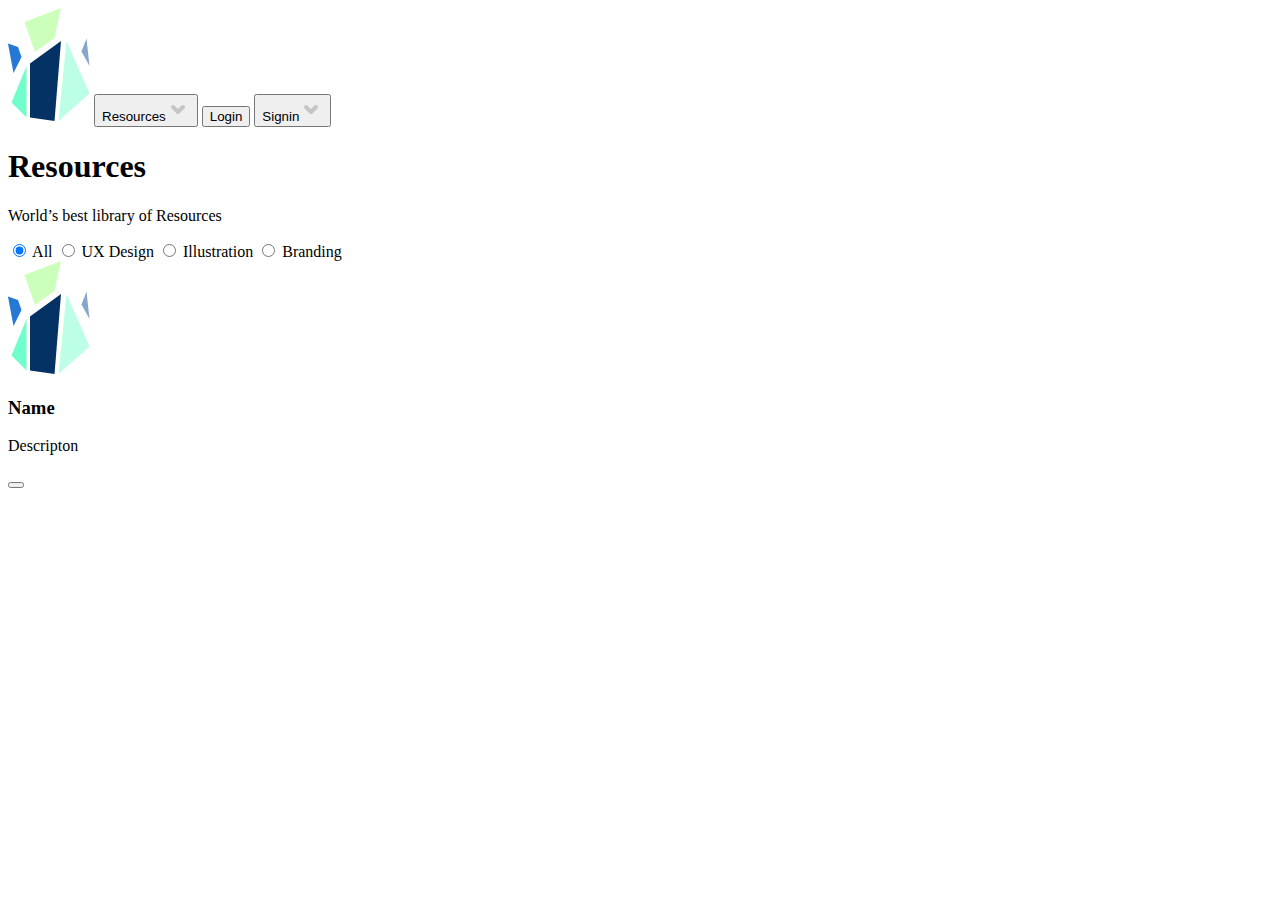
==== templates/resources.html @ 638bbd9b "sf" ====
<!DOCTYPE html>
<html lang="en">
  <head>
    <meta charset="UTF-8" />
    <meta name="viewport" content="width=device-width, initial-scale=1.0" />
    <title>Document</title>
  </head>
  <body>
    <nav>
      <img src="Assets/Logo.svg" class="logo" />
      <button class="text_buttons">
        Resources<img src="Assets/chevron-small-down.svg" />
      </button>
      <button class="Outline_buttons">Login</button>
      <button class="filled_buttons">
        Signin<img src="Assets/chevron-small-down.svg" />
      </button>
    </nav>

    <main>
      <div class="title">
        <h1>Resources</h1>
        <p>World’s best library of Resources</p>
      </div>

      <div class="radio-tags">
        <label class="tag">
          <input type="radio" name="design" value="UI" checked />
          All
        </label>
        <label class="tag">
          <input type="radio" name="design" value="UX" />
          UX Design
        </label>
        <label class="tag">
          <input type="radio" name="design" value="Illustration" />
          Illustration
        </label>
        <label class="tag">
          <input type="radio" name="design" value="Branding" />
          Branding
        </label>
      </div>
    </main>

    <main>
        <div>
            <img src="Assets/Logo.svg" alt="">
            <h3>Name</h3>
            <p>Descripton</p>
            <button></button>
        </div>
    </main>
  </body>
</html>
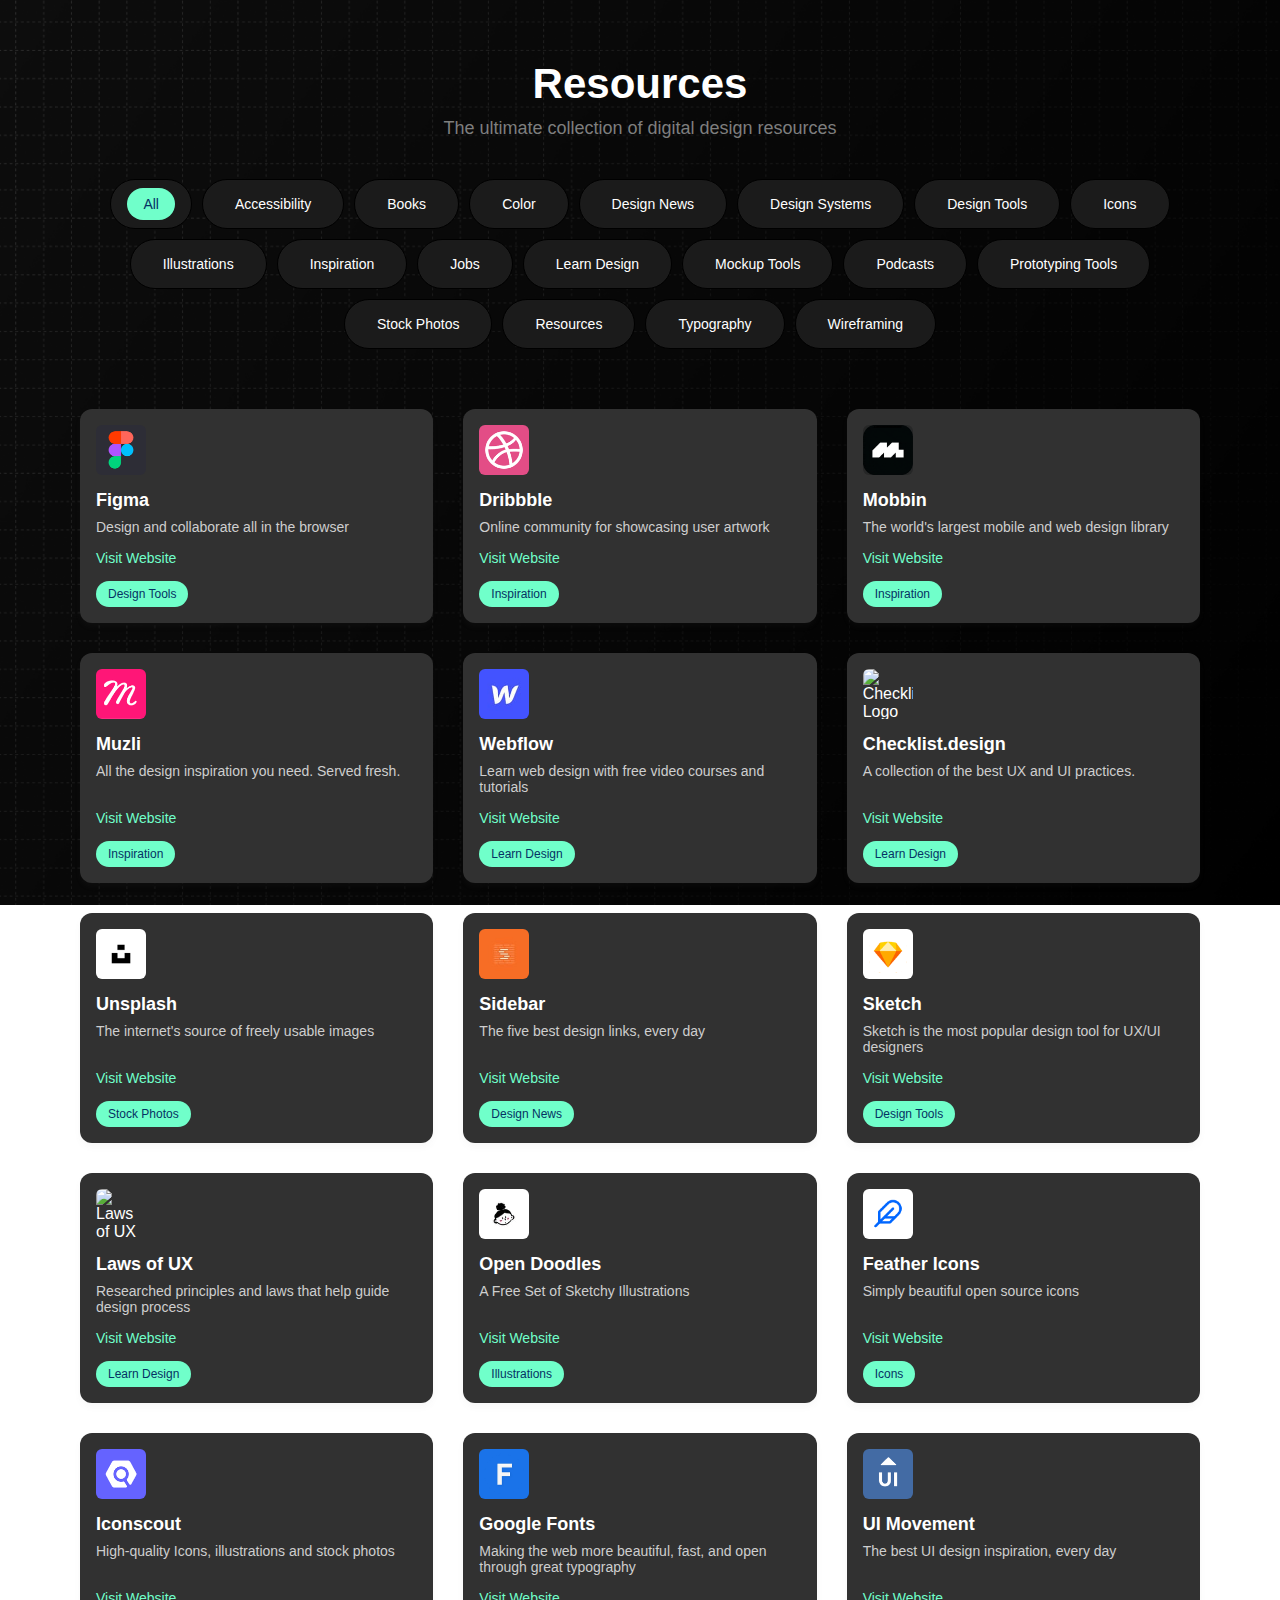
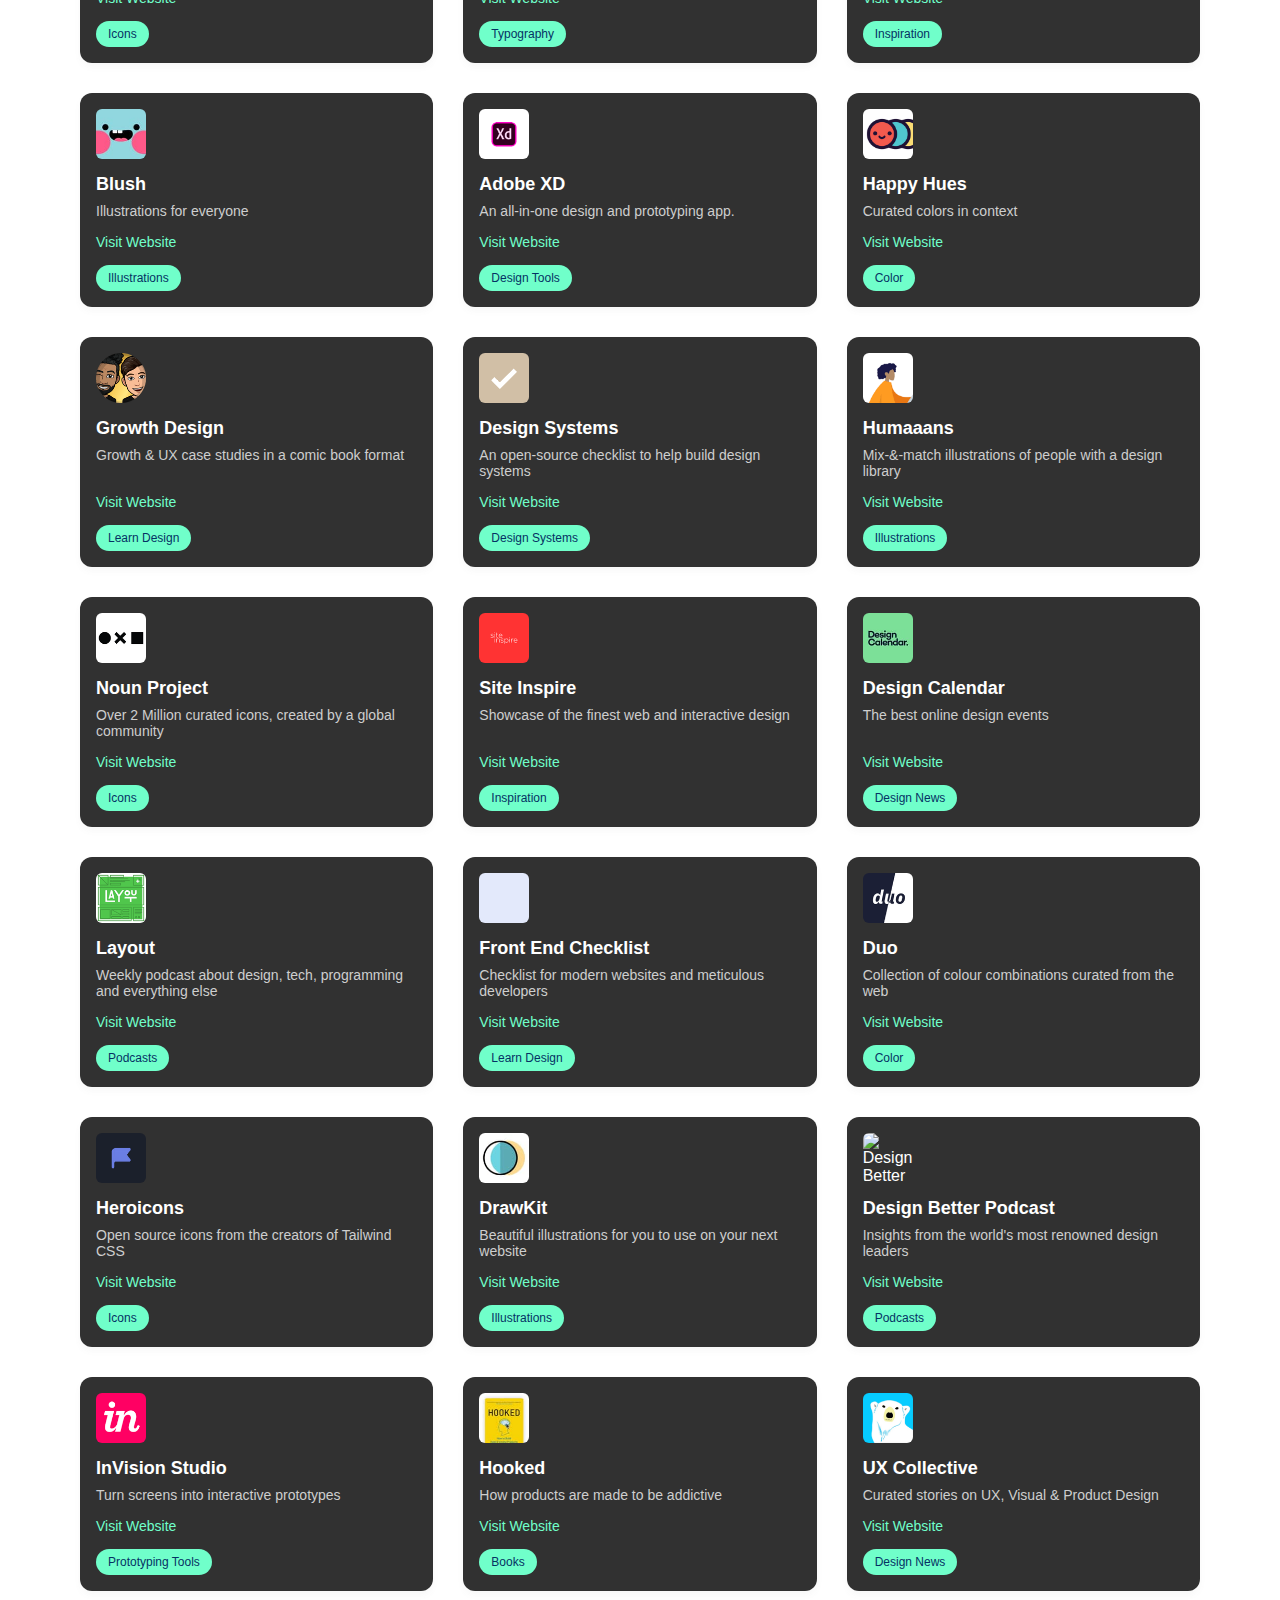
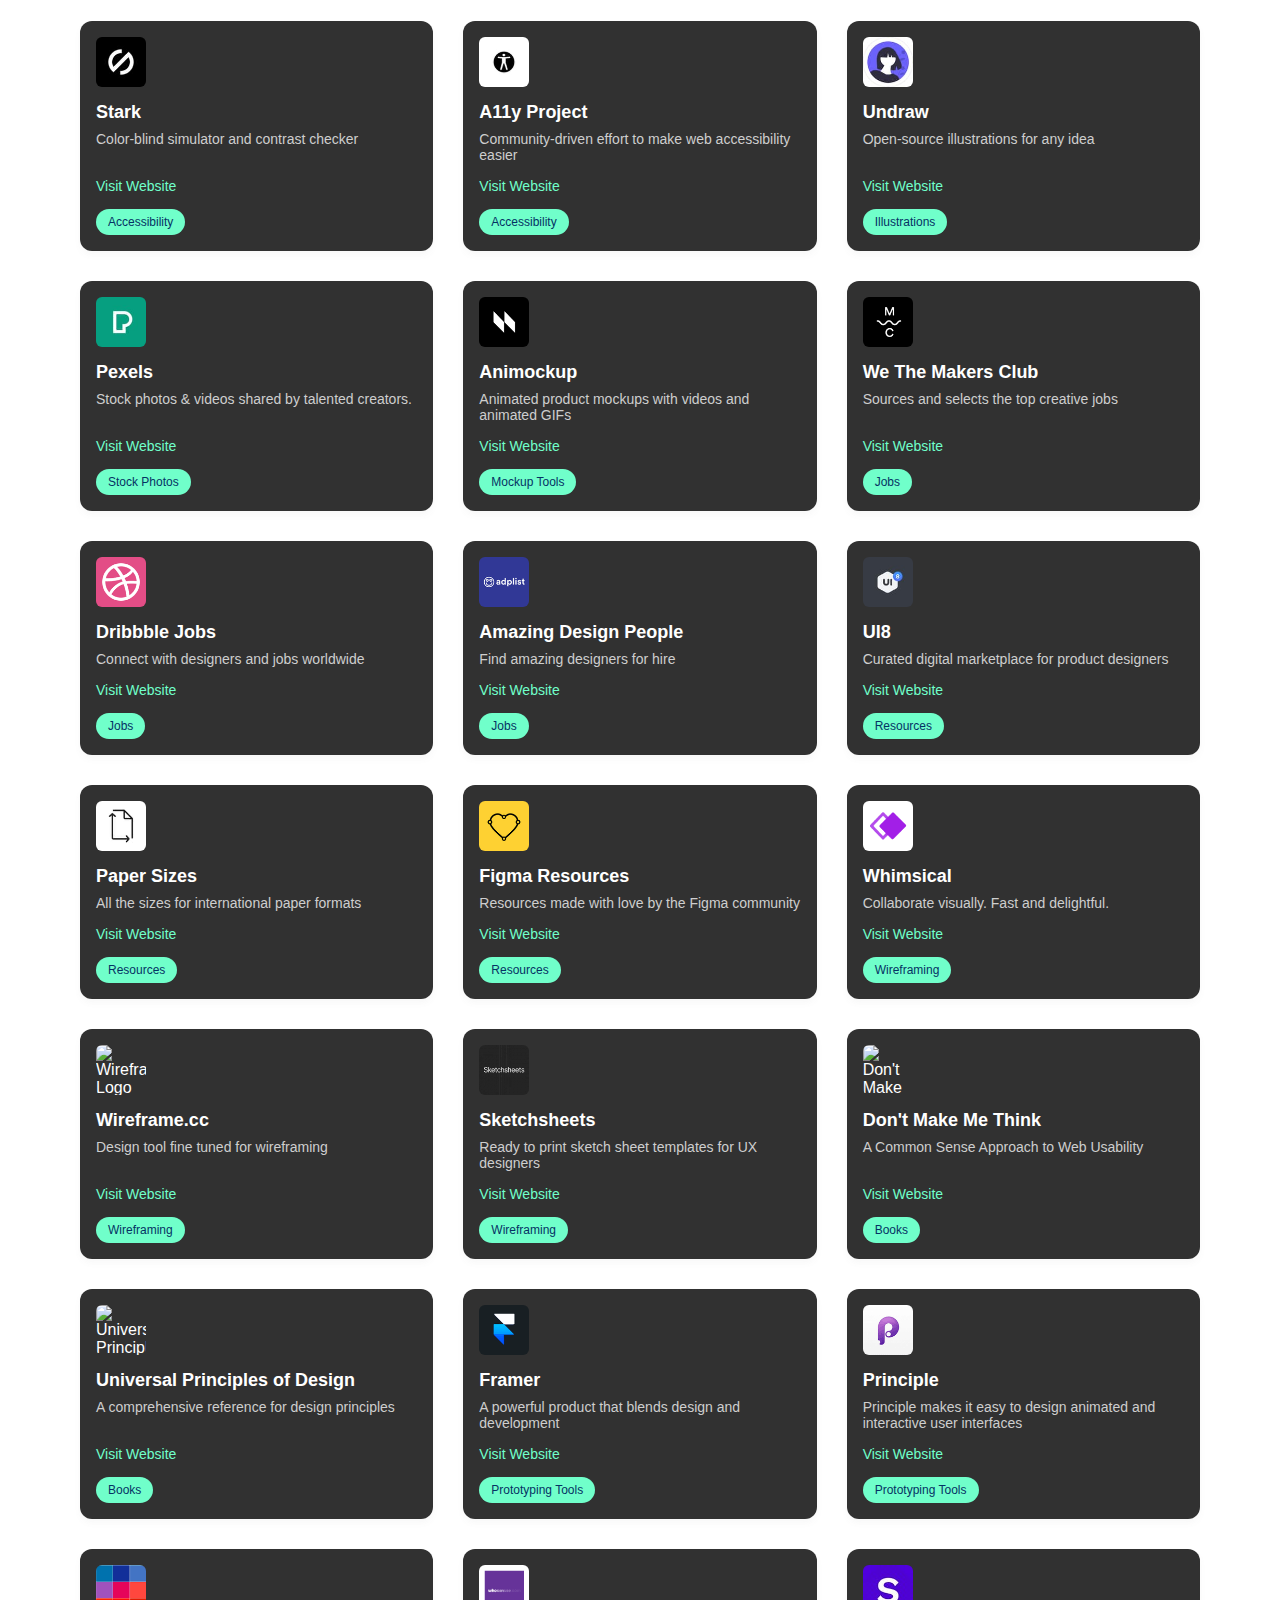
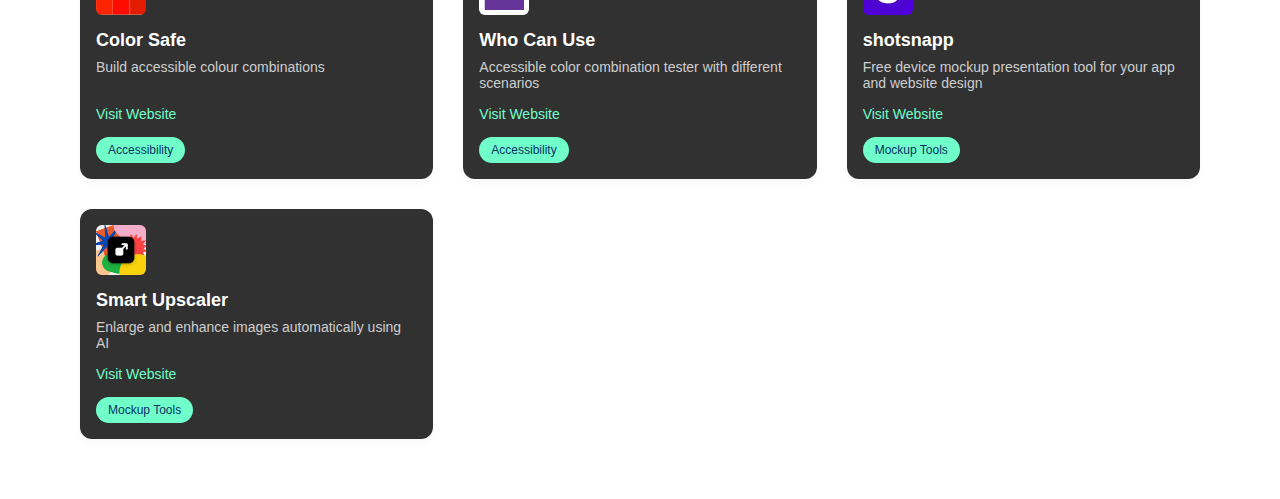
==== commit 12a412ad: "das" ====
--- a/templates/resources.html
+++ b/templates/resources.html
@@ -3,53 +3,824 @@
   <head>
     <meta charset="UTF-8" />
     <meta name="viewport" content="width=device-width, initial-scale=1.0" />
-    <title>Document</title>
+    <title>Design Resources</title>
+    <style>
+      * {
+        margin: 0;
+        padding: 0;
+        box-sizing: border-box;
+        font-family: -apple-system, BlinkMacSystemFont, "Segoe UI", Roboto,
+          Oxygen, Ubuntu, Cantarell, "Open Sans", "Helvetica Neue", sans-serif;
+      }
+
+      body {
+        background: url(Assets/Background.png);
+        background-size: cover;
+        background-repeat: no-repeat;
+        background-position: center;
+        background-attachment: fixed;
+        color: #fff;
+      }
+
+      nav {
+        display: flex;
+        align-items: center;
+        justify-content: space-between;
+        padding: 20px 40px;
+        background-color: white;
+
+        box-shadow: 0 1px 3px rgba(0, 0, 0, 0.1);
+      }
+
+      nav .logo {
+        height: 30px;
+      }
+
+      .text_buttons,
+      .Outline_buttons,
+      .filled_buttons {
+        padding: 8px 16px;
+        border-radius: 6px;
+        font-size: 14px;
+        cursor: pointer;
+        display: flex;
+        align-items: center;
+        gap: 5px;
+      }
+
+      .text_buttons {
+        background: none;
+        border: none;
+      }
+
+      .Outline_buttons {
+        background: none;
+        border: 1px solid #ffffff;
+      }
+
+      .filled_buttons {
+        background: #ffffff;
+        color: rgb(0, 0, 0);
+        border: none;
+      }
+
+      .title {
+        text-align: center;
+        padding: 60px 20px 40px;
+      }
+
+      .title h1 {
+        font-size: 42px;
+        margin-bottom: 10px;
+      }
+
+      .title p {
+        font-size: 18px;
+        color: #7e7e7e;
+      }
+
+      .radio-tags {
+        display: flex;
+        flex-wrap: wrap;
+        justify-content: center;
+        gap: 10px;
+        padding: 0 40px 40px;
+        max-width: 1200px;
+        margin: 0 auto;
+      }
+
+      .tag {
+        display: inline-block;
+        padding: 8px 16px;
+        border-radius: 100px;
+        background-color: rgb(27, 27, 27);
+        font-size: 14px;
+        cursor: pointer;
+        border: 1px solid #000000;
+        transition: all 0.2s ease;
+      }
+
+      .tag:hover {
+        border-color: #474646;
+        background-color: #313131;
+      }
+
+      .tag input {
+        display: none;
+      }
+
+      .tag input:checked + span {
+        background-color: #70ffca;
+        color: #053264;
+        /* border-color: #ffffff; */
+        display: inline-block;
+        border-radius: 100px;
+        padding: 8px 16px;
+      }
+
+      /* Add visible selected state */
+      .tag-text {
+        display: inline-block;
+        padding: 8px 16px;
+        border-radius: 100px;
+        transition: all 0.2s ease;
+      }
+
+      .resources-container {
+        display: grid;
+        grid-template-columns: repeat(auto-fill, minmax(300px, 1fr));
+        gap: 30px;
+        padding: 20px 40px 60px;
+        max-width: 1200px;
+        margin: 0 auto;
+        min-height: 500px;
+        position: relative;
+      }
+
+      .no-results {
+        display: none;
+        position: absolute;
+        top: 50%;
+        left: 50%;
+        transform: translate(-50%, -50%);
+        text-align: center;
+        width: 100%;
+      }
+
+      .no-results h3 {
+        font-size: 24px;
+        margin-bottom: 10px;
+        color: #cecece;
+      }
+
+      .no-results p {
+        font-size: 16px;
+        color: #999;
+      }
+
+      .resource-card {
+        display: flex;
+        flex-direction: column;
+        border-radius: 12px;
+        padding: 16px;
+        background-color: #313131;
+        box-shadow: 0 4px 6px rgba(108, 108, 108, 0.05);
+        transition: all 0.3s ease;
+        opacity: 1;
+      }
+
+      .resource-card:hover {
+        /* transform: translateY(-5px); */
+        padding: 24px;
+        box-shadow: 0 10px 20px rgba(0, 0, 0, 0.08);
+      }
+
+      .resource-card img {
+        width: 50px;
+        height: 50px;
+        object-fit: contain;
+        margin-bottom: 15px;
+        border-radius: 6px;
+      }
+
+      .resource-card h3 {
+        font-size: 18px;
+        margin-bottom: 8px;
+        font-weight: 600;
+      }
+
+      .resource-card p {
+        font-size: 14px;
+        color: #cecece;
+        margin-bottom: 15px;
+        flex-grow: 1;
+      }
+
+      .resource-card a {
+        text-decoration: none;
+        color: #70ffca;
+        font-size: 14px;
+        font-weight: 500;
+        margin-bottom: 15px;
+      }
+
+      .tag_cat {
+        border: none;
+        background: #70ffca;
+        padding: 6px 12px;
+        border-radius: 100px;
+        font-size: 12px;
+        color: #053264;
+        align-self: flex-start;
+      }
+
+      
+    </style>
   </head>
   <body>
-    <nav>
-      <img src="Assets/Logo.svg" class="logo" />
-      <button class="text_buttons">
-        Resources<img src="Assets/chevron-small-down.svg" />
-      </button>
-      <button class="Outline_buttons">Login</button>
-      <button class="filled_buttons">
-        Signin<img src="Assets/chevron-small-down.svg" />
-      </button>
-    </nav>
-
-    <main>
-      <div class="title">
-        <h1>Resources</h1>
-        <p>World’s best library of Resources</p>
-      </div>
-
-      <div class="radio-tags">
-        <label class="tag">
-          <input type="radio" name="design" value="UI" checked />
-          All
-        </label>
-        <label class="tag">
-          <input type="radio" name="design" value="UX" />
-          UX Design
-        </label>
-        <label class="tag">
-          <input type="radio" name="design" value="Illustration" />
-          Illustration
-        </label>
-        <label class="tag">
-          <input type="radio" name="design" value="Branding" />
-          Branding
-        </label>
-      </div>
-    </main>
-
-    <main>
-        <div>
-            <img src="Assets/Logo.svg" alt="">
-            <h3>Name</h3>
-            <p>Descripton</p>
-            <button></button>
-        </div>
-    </main>
+
+    <div class="title">
+      <h1>Resources</h1>
+      <p>The ultimate collection of digital design resources</p>
+    </div>
+
+    <div class="radio-tags">
+      <label class="tag">
+        <input type="radio" name="design" value="all" checked />
+        <span class="tag-text">All</span>
+      </label>
+      <label class="tag">
+        <input type="radio" name="design" value="accessibility" />
+        <span class="tag-text">Accessibility</span>
+      </label>
+      <label class="tag">
+        <input type="radio" name="design" value="books" />
+        <span class="tag-text">Books</span>
+      </label>
+      <label class="tag">
+        <input type="radio" name="design" value="color" />
+        <span class="tag-text">Color</span>
+      </label>
+      <label class="tag">
+        <input type="radio" name="design" value="design-news" />
+        <span class="tag-text">Design News</span>
+      </label>
+      <label class="tag">
+        <input type="radio" name="design" value="design-systems" />
+        <span class="tag-text">Design Systems</span>
+      </label>
+      <label class="tag">
+        <input type="radio" name="design" value="design-tools" />
+        <span class="tag-text">Design Tools</span>
+      </label>
+      <label class="tag">
+        <input type="radio" name="design" value="icons" />
+        <span class="tag-text">Icons</span>
+      </label>
+      <label class="tag">
+        <input type="radio" name="design" value="illustrations" />
+        <span class="tag-text">Illustrations</span>
+      </label>
+      <label class="tag">
+        <input type="radio" name="design" value="inspiration" />
+        <span class="tag-text">Inspiration</span>
+      </label>
+      <label class="tag">
+        <input type="radio" name="design" value="jobs" />
+        <span class="tag-text">Jobs</span>
+      </label>
+      <label class="tag">
+        <input type="radio" name="design" value="learn-design" />
+        <span class="tag-text">Learn Design</span>
+      </label>
+      <label class="tag">
+        <input type="radio" name="design" value="mockup-tools" />
+        <span class="tag-text">Mockup Tools</span>
+      </label>
+      <label class="tag">
+        <input type="radio" name="design" value="podcasts" />
+        <span class="tag-text">Podcasts</span>
+      </label>
+      <label class="tag">
+        <input type="radio" name="design" value="prototyping-tools" />
+        <span class="tag-text">Prototyping Tools</span>
+      </label>
+      <label class="tag">
+        <input type="radio" name="design" value="stock-photos" />
+        <span class="tag-text">Stock Photos</span>
+      </label>
+      <label class="tag">
+        <input type="radio" name="design" value="resources" />
+        <span class="tag-text">Resources</span>
+      </label>
+      <label class="tag">
+        <input type="radio" name="design" value="typography" />
+        <span class="tag-text">Typography</span>
+      </label>
+      <label class="tag">
+        <input type="radio" name="design" value="wireframing" />
+        <span class="tag-text">Wireframing</span>
+      </label>
+    </div>
+
+    <div class="resources-container">
+      <!-- No results message -->
+      <div class="no-results">
+        <h3>No resources found</h3>
+        <p>Try selecting a different category</p>
+      </div>
+
+      <!-- Design Tools -->
+      <div class="resource-card">
+        <img src="Assets/figma.png" class="logo" alt="Figma Logo" />
+        <h3>Figma</h3>
+        <p>Design and collaborate all in the browser</p>
+        <a href="https://www.figma.com" target="_blank">Visit Website</a>
+        <button class="tag_cat">Design Tools</button>
+      </div>
+
+      <div class="resource-card">
+        <img src="Assets/dribbble.png" class="logo" alt="Dribbble Logo" />
+        <h3>Dribbble</h3>
+        <p>Online community for showcasing user artwork</p>
+        <a href="https://dribbble.com" target="_blank">Visit Website</a>
+        <button class="tag_cat">Inspiration</button>
+      </div>
+
+      <div class="resource-card">
+        <img src="Assets/mobbin.gif" class="logo" alt="Mobbin Logo" />
+        <h3>Mobbin</h3>
+        <p>The world's largest mobile and web design library</p>
+        <a href="https://mobbin.design" target="_blank">Visit Website</a>
+        <button class="tag_cat">Inspiration</button>
+      </div>
+
+      <div class="resource-card">
+        <img src="Assets/muzli.png" class="logo" alt="Muzli Logo" />
+        <h3>Muzli</h3>
+        <p>All the design inspiration you need. Served fresh.</p>
+        <a href="https://muz.li" target="_blank">Visit Website</a>
+        <button class="tag_cat">Inspiration</button>
+      </div>
+
+      <div class="resource-card">
+        <img src="Assets/webflow.png" class="logo" alt="Webflow Logo" />
+        <h3>Webflow</h3>
+        <p>Learn web design with free video courses and tutorials</p>
+        <a href="https://webflow.com" target="_blank">Visit Website</a>
+        <button class="tag_cat">Learn Design</button>
+      </div>
+
+      <div class="resource-card">
+        <img src="Assets/checklist-design.png" class="logo" alt="Checklist.design Logo" />
+        <h3>Checklist.design</h3>
+        <p>A collection of the best UX and UI practices.</p>
+        <a href="https://checklist.design" target="_blank">Visit Website</a>
+        <button class="tag_cat">Learn Design</button>
+      </div>
+
+      <div class="resource-card">
+        <img src="Assets/unsplash.png" class="logo" alt="Unsplash Logo" />
+        <h3>Unsplash</h3>
+        <p>The internet's source of freely usable images</p>
+        <a href="https://unsplash.com" target="_blank">Visit Website</a>
+        <button class="tag_cat">Stock Photos</button>
+      </div>
+
+      <div class="resource-card">
+        <img src="Assets/sidebar.png" class="logo" alt="Sidebar Logo" />
+        <h3>Sidebar</h3>
+        <p>The five best design links, every day</p>
+        <a href="https://sidebar.io/" target="_blank">Visit Website</a>
+        <button class="tag_cat">Design News</button>
+      </div>
+
+      <div class="resource-card">
+        <img src="Assets/sketch.png" class="logo" alt="Sketch Logo" />
+        <h3>Sketch</h3>
+        <p>Sketch is the most popular design tool for UX/UI designers</p>
+        <a href="https://www.sketch.com" target="_blank">Visit Website</a>
+        <button class="tag_cat">Design Tools</button>
+      </div>
+
+      <div class="resource-card">
+        <img src="Assets/lawsofux.png" class="logo" alt="Laws of UX Logo" />
+        <h3>Laws of UX</h3>
+        <p>Researched principles and laws that help guide design process</p>
+        <a href="https://lawsofux.com" target="_blank">Visit Website</a>
+        <button class="tag_cat">Learn Design</button>
+      </div>
+
+      <div class="resource-card">
+        <img src="Assets/open-doodles.png" class="logo" alt="Open Doodles Logo" />
+        <h3>Open Doodles</h3>
+        <p>A Free Set of Sketchy Illustrations</p>
+        <a href="https://www.opendoodles.com/" target="_blank">Visit Website</a>
+        <button class="tag_cat">Illustrations</button>
+      </div>
+
+      <div class="resource-card">
+        <img src="Assets/feather-icons.png" class="logo" alt="Feather Icons Logo" />
+        <h3>Feather Icons</h3>
+        <p>Simply beautiful open source icons</p>
+        <a href="https://feathericons.com" target="_blank">Visit Website</a>
+        <button class="tag_cat">Icons</button>
+      </div>
+
+      <div class="resource-card">
+        <img src="Assets/iconscout.png" class="logo" alt="Iconscout Logo" />
+        <h3>Iconscout</h3>
+        <p>High-quality Icons, illustrations and stock photos</p>
+        <a href="https://iconscout.com" target="_blank">Visit Website</a>
+        <button class="tag_cat">Icons</button>
+      </div>
+
+      <div class="resource-card">
+        <img src="Assets/google-fonts.png" class="logo" alt="Google Fonts Logo" />
+        <h3>Google Fonts</h3>
+        <p>Making the web more beautiful, fast, and open through great typography</p>
+        <a href="https://fonts.google.com" target="_blank">Visit Website</a>
+        <button class="tag_cat">Typography</button>
+      </div>
+
+      <div class="resource-card">
+        <img src="Assets/ui-movement.png" class="logo" alt="UI Movement Logo" />
+        <h3>UI Movement</h3>
+        <p>The best UI design inspiration, every day</p>
+        <a href="https://uimovement.com/" target="_blank">Visit Website</a>
+        <button class="tag_cat">Inspiration</button>
+      </div>
+
+      <div class="resource-card">
+        <img src="Assets/blush.png" class="logo" alt="Blush Logo" />
+        <h3>Blush</h3>
+        <p>Illustrations for everyone</p>
+        <a href="https://blush.design" target="_blank">Visit Website</a>
+        <button class="tag_cat">Illustrations</button>
+      </div>
+
+      <div class="resource-card">
+        <img src="Assets/adobe-xd.png" class="logo" alt="Adobe XD Logo" />
+        <h3>Adobe XD</h3>
+        <p>An all-in-one design and prototyping app.</p>
+        <a href="https://www.adobe.com/products/xd.html" target="_blank">Visit Website</a>
+        <button class="tag_cat">Design Tools</button>
+      </div>
+
+      <div class="resource-card">
+        <img src="Assets/happy-hues.gif" class="logo" alt="Happy Hues Logo" />
+        <h3>Happy Hues</h3>
+        <p>Curated colors in context</p>
+        <a href="https://www.happyhues.co" target="_blank">Visit Website</a>
+        <button class="tag_cat">Color</button>
+      </div>
+
+      <div class="resource-card">
+        <img src="Assets/growth-design.png" class="logo" alt="Growth Design Logo" />
+        <h3>Growth Design</h3>
+        <p>Growth & UX case studies in a comic book format</p>
+        <a href="https://growth.design/" target="_blank">Visit Website</a>
+        <button class="tag_cat">Learn Design</button>
+      </div>
+
+      <div class="resource-card">
+        <img src="Assets/design-systems.png" class="logo" alt="Design Systems Logo" />
+        <h3>Design Systems</h3>
+        <p>An open-source checklist to help build design systems</p>
+        <a href="https://www.designsystems.com/" target="_blank">Visit Website</a>
+        <button class="tag_cat">Design Systems</button>
+      </div>
+
+      <div class="resource-card">
+        <img src="Assets/humaaans.png" class="logo" alt="Humaaans Logo" />
+        <h3>Humaaans</h3>
+        <p>Mix-&-match illustrations of people with a design library</p>
+        <a href="https://www.humaaans.com" target="_blank">Visit Website</a>
+        <button class="tag_cat">Illustrations</button>
+      </div>
+
+      <div class="resource-card">
+        <img src="Assets/noun-project.png" class="logo" alt="Noun Project Logo" />
+        <h3>Noun Project</h3>
+        <p>Over 2 Million curated icons, created by a global community</p>
+        <a href="https://thenounproject.com/" target="_blank">Visit Website</a>
+        <button class="tag_cat">Icons</button>
+      </div>
+
+      <div class="resource-card">
+        <img src="Assets/site-inspire.png" class="logo" alt="Site Inspire Logo" />
+        <h3>Site Inspire</h3>
+        <p>Showcase of the finest web and interactive design</p>
+        <a href="https://www.siteinspire.com/" target="_blank">Visit Website</a>
+        <button class="tag_cat">Inspiration</button>
+      </div>
+
+      <div class="resource-card">
+        <img src="Assets/design-calendar.png" class="logo" alt="Design Calendar Logo" />
+        <h3>Design Calendar</h3>
+        <p>The best online design events</p>
+        <a href="https://designcalendar.io/" target="_blank">Visit Website</a>
+        <button class="tag_cat">Design News</button>
+      </div>
+
+      <div class="resource-card">
+        <img src="Assets/layout.png" class="logo" alt="Layout Logo" />
+        <h3>Layout</h3>
+        <p>Weekly podcast about design, tech, programming and everything else</p>
+        <a href="https://layout.fm" target="_blank">Visit Website</a>
+        <button class="tag_cat">Podcasts</button>
+      </div>
+
+      <div class="resource-card">
+        <img src="Assets/checklist.gif" class="logo" alt="Front End Checklist Logo" />
+        <h3>Front End Checklist</h3>
+        <p>Checklist for modern websites and meticulous developers</p>
+        <a href="https://frontendchecklist.io/" target="_blank">Visit Website</a>
+        <button class="tag_cat">Learn Design</button>
+      </div>
+
+      <div class="resource-card">
+        <img src="Assets/duo.png" class="logo" alt="Duo Logo" />
+        <h3>Duo</h3>
+        <p>Collection of colour combinations curated from the web</p>
+        <a href="https://duo.alexpate.uk" target="_blank">Visit Website</a>
+        <button class="tag_cat">Color</button>
+      </div>
+
+      <div class="resource-card">
+        <img src="Assets/heroicons.png" class="logo" alt="Heroicons Logo" />
+        <h3>Heroicons</h3>
+        <p>Open source icons from the creators of Tailwind CSS</p>
+        <a href="https://heroicons.com/" target="_blank">Visit Website</a>
+        <button class="tag_cat">Icons</button>
+      </div>
+
+      <div class="resource-card">
+        <img src="Assets/drawkit.png" class="logo" alt="DrawKit Logo" />
+        <h3>DrawKit</h3>
+        <p>Beautiful illustrations for you to use on your next website</p>
+        <a href="https://www.drawkit.io/" target="_blank">Visit Website</a>
+        <button class="tag_cat">Illustrations</button>
+      </div>
+
+      <div class="resource-card">
+        <img src="Assets/designbetter.png" class="logo" alt="Design Better Podcast Logo" />
+        <h3>Design Better Podcast</h3>
+        <p>Insights from the world's most renowned design leaders</p>
+        <a href="https://www.designbetter.co/podcast" target="_blank">Visit Website</a>
+        <button class="tag_cat">Podcasts</button>
+      </div>
+
+      <div class="resource-card">
+        <img src="Assets/invision-studio.png" class="logo" alt="InVision Studio Logo" />
+        <h3>InVision Studio</h3>
+        <p>Turn screens into interactive prototypes</p>
+        <a href="https://www.invisionapp.com/studio" target="_blank">Visit Website</a>
+        <button class="tag_cat">Prototyping Tools</button>
+      </div>
+
+      <div class="resource-card">
+        <img src="Assets/hooked.png" class="logo" alt="Hooked Logo" />
+        <h3>Hooked</h3>
+        <p>How products are made to be addictive</p>
+        <a href="https://www.nirandfar.com/hooked/" target="_blank">Visit Website</a>
+        <button class="tag_cat">Books</button>
+      </div>
+
+      <div class="resource-card">
+        <img src="Assets/ux-collective.png" class="logo" alt="UX Collective Logo" />
+        <h3>UX Collective</h3>
+        <p>Curated stories on UX, Visual & Product Design</p>
+        <a href="https://uxdesign.cc/" target="_blank">Visit Website</a>
+        <button class="tag_cat">Design News</button>
+      </div>
+
+      <div class="resource-card">
+        <img src="Assets/stark.png" class="logo" alt="Stark Logo" />
+        <h3>Stark</h3>
+        <p>Color-blind simulator and contrast checker</p>
+        <a href="https://www.getstark.co/" target="_blank">Visit Website</a>
+        <button class="tag_cat">Accessibility</button>
+      </div>
+
+      <div class="resource-card">
+        <img src="Assets/a11y-project.png" class="logo" alt="A11y Project Logo" />
+        <h3>A11y Project</h3>
+        <p>Community-driven effort to make web accessibility easier</p>
+        <a href="https://a11yproject.com/" target="_blank">Visit Website</a>
+        <button class="tag_cat">Accessibility</button>
+      </div>
+
+      <div class="resource-card">
+        <img src="Assets/undraw.png" class="logo" alt="Undraw Logo" />
+        <h3>Undraw</h3>
+        <p>Open-source illustrations for any idea</p>
+        <a href="https://undraw.co" target="_blank">Visit Website</a>
+        <button class="tag_cat">Illustrations</button>
+      </div>
+
+      <div class="resource-card">
+        <img src="Assets/pexels.png" class="logo" alt="Pexels Logo" />
+        <h3>Pexels</h3>
+        <p>Stock photos & videos shared by talented creators.</p>
+        <a href="https://www.pexels.com" target="_blank">Visit Website</a>
+        <button class="tag_cat">Stock Photos</button>
+      </div>
+
+      <div class="resource-card">
+        <img src="Assets/animockup.png" class="logo" alt="Animockup Logo" />
+        <h3>Animockup</h3>
+        <p>Animated product mockups with videos and animated GIFs</p>
+        <a href="https://animockup.com/" target="_blank">Visit Website</a>
+        <button class="tag_cat">Mockup Tools</button>
+      </div>
+
+      <!-- Jobs -->
+      <div class="resource-card">
+        <img src="Assets/we-the-makers.png" class="logo" alt="We The Makers Club Logo" />
+        <h3>We The Makers Club</h3>
+        <p>Sources and selects the top creative jobs</p>
+        <a href="https://wethemakersclub.com/" target="_blank">Visit Website</a>
+        <button class="tag_cat">Jobs</button>
+      </div>
+
+      <div class="resource-card">
+        <img src="Assets/dribbble-jobs.png" class="logo" alt="Dribbble Jobs Logo" />
+        <h3>Dribbble Jobs</h3>
+        <p>Connect with designers and jobs worldwide</p>
+        <a href="https://dribbble.com/jobs" target="_blank">Visit Website</a>
+        <button class="tag_cat">Jobs</button>
+      </div>
+      
+      <div class="resource-card">
+        <img src="Assets/amazing-design-people.png" class="logo" alt="Amazing Design People Logo" />
+        <h3>Amazing Design People</h3>
+        <p>Find amazing designers for hire</p>
+        <a href="https://www.amazingdesignpeople.com/" target="_blank">Visit Website</a>
+        <button class="tag_cat">Jobs</button>
+      </div>
+
+      <!-- Resources -->
+      <div class="resource-card">
+        <img src="Assets/ui8.png" class="logo" alt="UI8 Logo" />
+        <h3>UI8</h3>
+        <p>Curated digital marketplace for product designers</p>
+        <a href="https://ui8.net/" target="_blank">Visit Website</a>
+        <button class="tag_cat">Resources</button>
+      </div>
+
+      <div class="resource-card">
+        <img src="Assets/paper-sizes.png" class="logo" alt="Paper Sizes Logo" />
+        <h3>Paper Sizes</h3>
+        <p>All the sizes for international paper formats</p>
+        <a href="https://papersizes.io/" target="_blank">Visit Website</a>
+        <button class="tag_cat">Resources</button>
+      </div>
+      
+      <div class="resource-card">
+        <img src="Assets/figma-resources.png" class="logo" alt="Figma Resources Logo" />
+        <h3>Figma Resources</h3>
+        <p>Resources made with love by the Figma community</p>
+        <a href="https://www.figma.com/community" target="_blank">Visit Website</a>
+        <button class="tag_cat">Resources</button>
+      </div>
+
+      <!-- Wireframing -->
+      <div class="resource-card">
+        <img src="Assets/whimsical.png" class="logo" alt="Whimsical Logo" />
+        <h3>Whimsical</h3>
+        <p>Collaborate visually. Fast and delightful.</p>
+        <a href="https://whimsical.com" target="_blank">Visit Website</a>
+        <button class="tag_cat">Wireframing</button>
+      </div>
+
+      <div class="resource-card">
+        <img src="Assets/wireframe-cc.png" class="logo" alt="Wireframe.cc Logo" />
+        <h3>Wireframe.cc</h3>
+        <p>Design tool fine tuned for wireframing</p>
+        <a href="https://wireframe.cc/" target="_blank">Visit Website</a>
+        <button class="tag_cat">Wireframing</button>
+      </div>
+      
+      <div class="resource-card">
+        <img src="Assets/sketchsheets.png" class="logo" alt="Sketchsheets Logo" />
+        <h3>Sketchsheets</h3>
+        <p>Ready to print sketch sheet templates for UX designers</p>
+        <a href="https://sketchsheets.com/" target="_blank">Visit Website</a>
+        <button class="tag_cat">Wireframing</button>
+      </div>
+      
+      <!-- Books (Add more) -->
+      <div class="resource-card">
+        <img src="Assets/dont-make-me-think.png" class="logo" alt="Don't Make Me Think Logo" />
+        <h3>Don't Make Me Think</h3>
+        <p>A Common Sense Approach to Web Usability</p>
+        <a href="http://www.sensible.com/dmmt.html" target="_blank">Visit Website</a>
+        <button class="tag_cat">Books</button>
+      </div>
+      
+      <div class="resource-card">
+        <img src="Assets/universal-principles.png" class="logo" alt="Universal Principles of Design Logo" />
+        <h3>Universal Principles of Design</h3>
+        <p>A comprehensive reference for design principles</p>
+        <a href="https://www.amazon.com/Universal-Principles-Design-William-Lidwell/dp/1592535879" target="_blank">Visit Website</a>
+        <button class="tag_cat">Books</button>
+      </div>
+      
+      <!-- More Prototyping Tools -->
+      <div class="resource-card">
+        <img src="Assets/framer.png" class="logo" alt="Framer Logo" />
+        <h3>Framer</h3>
+        <p>A powerful product that blends design and development</p>
+        <a href="https://www.framer.com/" target="_blank">Visit Website</a>
+        <button class="tag_cat">Prototyping Tools</button>
+      </div>
+      
+      <div class="resource-card">
+        <img src="Assets/principle.png" class="logo" alt="Principle Logo" />
+        <h3>Principle</h3>
+        <p>Principle makes it easy to design animated and interactive user interfaces</p>
+        <a href="https://principleformac.com/" target="_blank">Visit Website</a>
+        <button class="tag_cat">Prototyping Tools</button>
+      </div>
+      
+      <!-- More Accessibility -->
+      <div class="resource-card">
+        <img src="Assets/color-safe.png" class="logo" alt="Color Safe Logo" />
+        <h3>Color Safe</h3>
+        <p>Build accessible colour combinations</p>
+        <a href="http://colorsafe.co/" target="_blank">Visit Website</a>
+        <button class="tag_cat">Accessibility</button>
+      </div>
+      
+      <div class="resource-card">
+        <img src="Assets/who-can-use.png" class="logo" alt="Who Can Use Logo" />
+        <h3>Who Can Use</h3>
+        <p>Accessible color combination tester with different scenarios</p>
+        <a href="https://whocanuse.com/" target="_blank">Visit Website</a>
+        <button class="tag_cat">Accessibility</button>
+      </div>
+      
+      <!-- More Mockup Tools -->
+      <div class="resource-card">
+        <img src="Assets/shotsnapp.png" class="logo" alt="shotsnapp Logo" />
+        <h3>shotsnapp</h3>
+        <p>Free device mockup presentation tool for your app and website design</p>
+        <a href="https://shotsnapp.com/" target="_blank">Visit Website</a>
+        <button class="tag_cat">Mockup Tools</button>
+      </div>
+      
+      <div class="resource-card">
+        <img src="Assets/smart-upscaler.png" class="logo" alt="Smart Upscaler Logo" />
+        <h3>Smart Upscaler</h3>
+        <p>Enlarge and enhance images automatically using AI</p>
+        <a href="https://icons8.com/upscaler" target="_blank">Visit Website</a>
+        <button class="tag_cat">Mockup Tools</button>
+      </div>
+    </div>
+    
+    <script>
+      document.addEventListener('DOMContentLoaded', function() {
+        const radioButtons = document.querySelectorAll('.radio-tags input[type="radio"]');
+        const resourceCards = document.querySelectorAll('.resource-card');
+        const noResultsMessage = document.querySelector('.no-results');
+        
+        // Function to normalize category names
+        function normalizeCategory(category) {
+          return category.toLowerCase().replace(/\s+/g, '-');
+        }
+        
+        // Function to filter resources based on selected category
+        function filterResources(category) {
+          let visibleCount = 0;
+          
+          // Apply filtering with animation
+          resourceCards.forEach(card => {
+            const cardCategory = card.querySelector('.tag_cat').textContent.trim();
+            const normalizedCardCategory = normalizeCategory(cardCategory);
+            
+            if (category === 'all' || normalizedCardCategory === category) {
+              // Show this card
+              card.style.opacity = '1';
+              card.style.display = 'flex';
+              visibleCount++;
+            } else {
+              // Hide this card with animation
+              card.style.opacity = '0';
+              setTimeout(() => {
+                card.style.display = 'none';
+              }, 300);
+            }
+          });
+          
+          // Show/hide no results message
+          if (visibleCount === 0) {
+            noResultsMessage.style.display = 'block';
+          } else {
+            noResultsMessage.style.display = 'none';
+          }
+        }
+        
+        // Add event listeners to all radio buttons
+        radioButtons.forEach(radio => {
+          radio.addEventListener('change', function() {
+            filterResources(this.value);
+          });
+        });
+        
+        // Initialize all resources as visible
+        resourceCards.forEach(card => {
+          card.style.opacity = '1';
+          card.style.display = 'flex';
+        });
+        
+        // Initialize with the checked radio button
+        const checkedRadio = document.querySelector('.radio-tags input[type="radio"]:checked');
+        if (checkedRadio) {
+          filterResources(checkedRadio.value);
+        }
+      });
+    </script>
   </body>
+
 </html>
